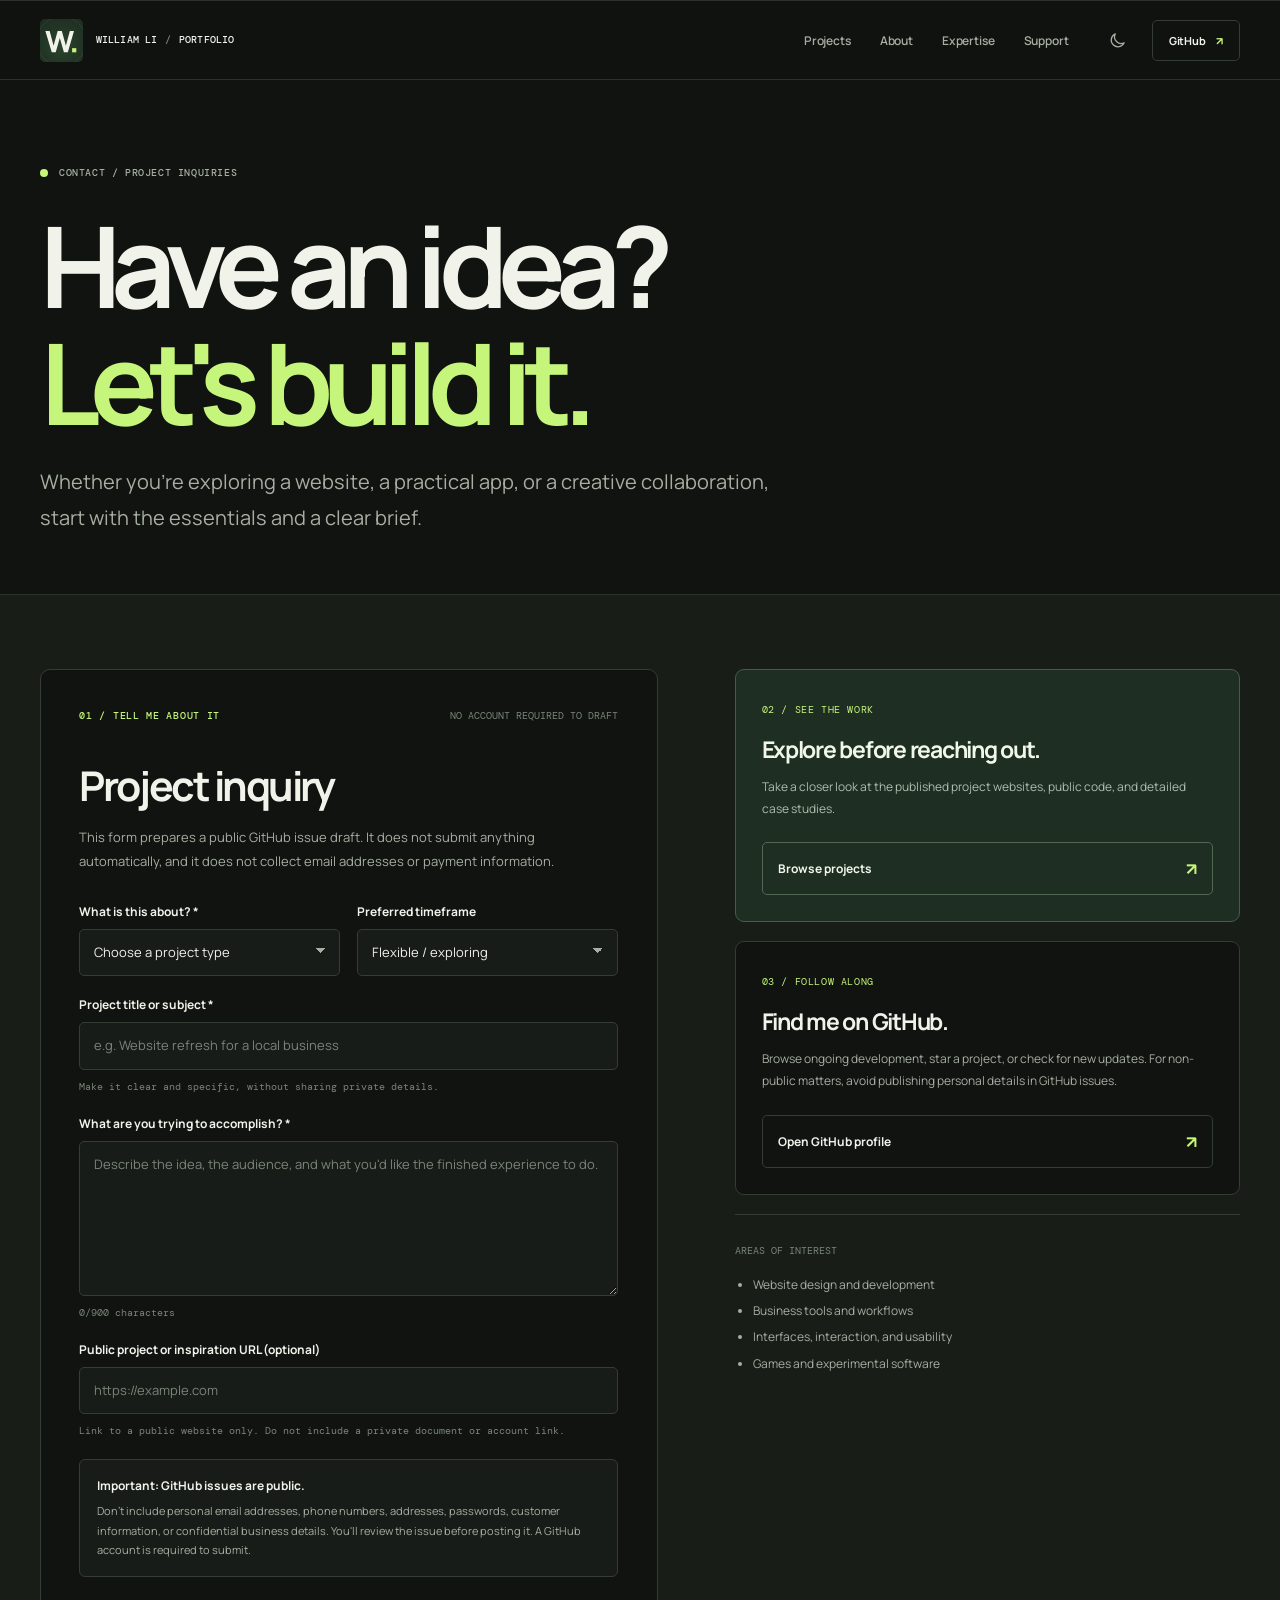
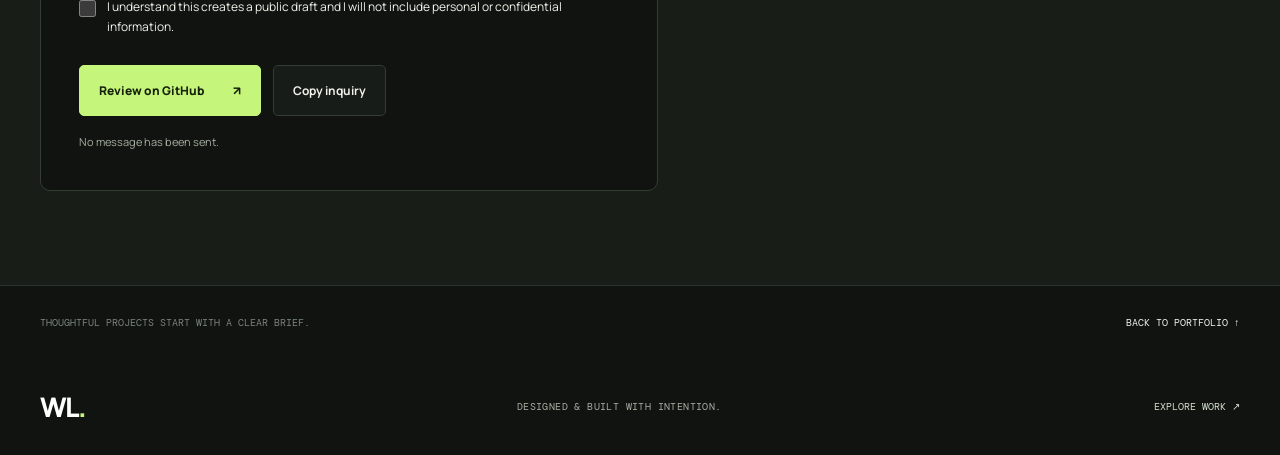
==== contact.html @ 1de8f8de "Build polished contact page with privacy-aware inquiry form" ====
<!doctype html>
<html lang="en">
<head>
  <meta charset="utf-8">
  <meta name="viewport" content="width=device-width,initial-scale=1">
  <meta name="color-scheme" content="dark light">
  <meta name="theme-color" content="#101310">
  <meta name="description" content="Contact William Li about websites, digital products, creative collaboration, and project feedback.">
  <meta property="og:title" content="Contact — William Li">
  <meta property="og:description" content="Discuss a website, application, or creative project with William Li.">
  <title>Contact & Project Inquiries | William Li</title>
  <link rel="icon" type="image/svg+xml" href="./brand-mark-v4.svg">
  <link rel="stylesheet" href="./styles.css">
  <link rel="stylesheet" href="./polish.css">
  <link rel="stylesheet" href="./contact.css">
  <script src="./script.js" defer></script>
  <script src="./contact.js" defer></script>
</head>
<body>
  <a class="skip-link" href="#main">Skip to content</a>
  <header class="site-header">
    <nav class="nav wrap" aria-label="Main navigation">
      <a class="brand" href="./index.html" aria-label="William Li, home">
        <span class="brand-mark" aria-hidden="true"><img src="./brand-mark-v4.svg" alt="" width="43" height="43"></span>
        <span class="brand-name">WILLIAM LI<span class="brand-divider">/</span>PORTFOLIO</span>
      </a>
      <div class="nav-links" id="nav-links">
        <a href="./index.html#work">Projects</a><a href="./index.html#about">About</a><a href="./index.html#expertise">Expertise</a><a href="./index.html#support">Support</a>
      </div>
      <div class="nav-actions">
        <button type="button" class="theme-toggle" id="theme-toggle" aria-label="Switch to light mode" title="Toggle appearance">
          <svg class="moon-icon" viewBox="0 0 24 24" aria-hidden="true"><path d="M20.2 15.7A8.9 8.9 0 0 1 8.3 3.8 9 9 0 1 0 20.2 15.7Z"/></svg>
          <svg class="sun-icon" viewBox="0 0 24 24" aria-hidden="true"><circle cx="12" cy="12" r="4"/><path d="M12 2v2m0 16v2M4.93 4.93l1.42 1.42m11.3 11.3 1.42 1.42M2 12h2m16 0h2M4.93 19.07l1.42-1.42m11.3-11.3 1.42-1.42"/></svg>
        </button>
        <a class="nav-cta" href="https://github.com/Willn0tBill" target="_blank" rel="noopener noreferrer">GitHub <span aria-hidden="true">↗</span></a>
        <button class="menu-toggle" type="button" id="menu-toggle" aria-label="Open menu" aria-controls="nav-links" aria-expanded="false"><span></span><span></span></button>
      </div>
    </nav>
  </header>
  <main id="main" class="contact-page-main">
    <section class="contact-hero wrap" aria-labelledby="contact-heading">
      <div class="contact-kicker"><i aria-hidden="true"></i> CONTACT / PROJECT INQUIRIES</div>
      <h1 id="contact-heading">Have an idea?<br><em>Let's build it.</em></h1>
      <p>Whether you're exploring a website, a practical app, or a creative collaboration, start with the essentials and a clear brief.</p>
    </section>
    <section class="inquiry-section" id="inquiry" aria-label="Project inquiry form">
      <div class="wrap inquiry-grid">
        <div class="inquiry-card">
          <div class="inquiry-top"><span>01 / TELL ME ABOUT IT</span><span>NO ACCOUNT REQUIRED TO DRAFT</span></div>
          <h2>Project inquiry</h2>
          <p>This form prepares a public GitHub issue draft. It does not submit anything automatically, and it does not collect email addresses or payment information.</p>
          <form id="inquiry-form">
            <div class="form-row">
              <div class="form-field">
                <label for="kind">What is this about? *</label>
                <select id="kind" name="kind" required>
                  <option value="">Choose a project type</option>
                  <option>Website or redesign</option>
                  <option>Application or business tool</option>
                  <option>Game or interactive experience</option>
                  <option>UI / UX collaboration</option>
                  <option>General feedback or other</option>
                </select>
              </div>
              <div class="form-field">
                <label for="timeline">Preferred timeframe</label>
                <select id="timeline" name="timeline">
                  <option>Flexible / exploring</option>
                  <option>Within the next month</option>
                  <option>Within one to three months</option>
                  <option>Later this year</option>
                </select>
              </div>
            </div>
            <div class="form-field">
              <label for="subject">Project title or subject *</label>
              <input id="subject" type="text" name="subject" minlength="5" maxlength="80" placeholder="e.g. Website refresh for a local business" autocomplete="off" required>
              <small>Make it clear and specific, without sharing private details.</small>
            </div>
            <div class="form-field">
              <label for="overview">What are you trying to accomplish? *</label>
              <textarea id="overview" name="overview" minlength="20" maxlength="900" placeholder="Describe the idea, the audience, and what you'd like the finished experience to do." required></textarea>
              <small><span id="overview-count">0</span>/900 characters</small>
            </div>
            <div class="form-field">
              <label for="reference">Public project or inspiration URL (optional)</label>
              <input id="reference" name="reference" type="url" inputmode="url" maxlength="220" placeholder="https://example.com">
              <small>Link to a public website only. Do not include a private document or account link.</small>
            </div>
            <div class="public-warning">
              <strong>Important: GitHub issues are public.</strong>
              <p>Don't include personal email addresses, phone numbers, addresses, passwords, customer information, or confidential business details. You'll review the issue before posting it. A GitHub account is required to submit.</p>
            </div>
            <label class="confirm-line"><input id="public-confirm" type="checkbox" required><span>I understand this creates a public draft and I will not include personal or confidential information.</span></label>
            <div class="inquiry-actions">
              <button type="submit" class="inquiry-submit">Review on GitHub <span aria-hidden="true">↗</span></button>
              <button type="button" class="inquiry-copy" id="copy-inquiry">Copy inquiry</button>
            </div>
            <div class="inquiry-feedback" id="inquiry-feedback" role="status" aria-live="polite">No message has been sent.</div>
          </form>
        </div>
        <aside class="contact-side" aria-label="Other ways to connect">
          <div class="contact-info-card is-accent">
            <span>02 / SEE THE WORK</span>
            <h3>Explore before reaching out.</h3>
            <p>Take a closer look at the published project websites, public code, and detailed case studies.</p>
            <a href="./index.html#work">Browse projects <span aria-hidden="true">↗</span></a>
          </div>
          <div class="contact-info-card">
            <span>03 / FOLLOW ALONG</span>
            <h3>Find me on GitHub.</h3>
            <p>Browse ongoing development, star a project, or check for new updates. For non-public matters, avoid publishing personal details in GitHub issues.</p>
            <a href="https://github.com/Willn0tBill" target="_blank" rel="noopener noreferrer">Open GitHub profile <span aria-hidden="true">↗</span></a>
          </div>
          <div class="contact-scope">
            <span>AREAS OF INTEREST</span>
            <ul><li>Website design and development</li><li>Business tools and workflows</li><li>Interfaces, interaction, and usability</li><li>Games and experimental software</li></ul>
          </div>
        </aside>
      </div>
    </section>
    <div class="wrap contact-bottom-bar"><span>THOUGHTFUL PROJECTS START WITH A CLEAR BRIEF.</span><a href="./index.html">BACK TO PORTFOLIO ↑</a></div>
  </main>
  <footer class="site-footer"><div class="wrap footer-inner"><a href="./index.html" class="footer-brand">WL<span>.</span></a><span>DESIGNED & BUILT WITH INTENTION.</span><a href="./index.html#work">EXPLORE WORK ↗</a></div></footer>
</body>
</html>
---- styles.css ----
@import url('https://fonts.googleapis.com/css2?family=DM+Mono:wght@400;500&family=DM+Sans:wght@400;500;600;700&family=Manrope:wght@400;500;600;700;800&display=swap');

:root {
  color-scheme: dark;
  --bg: #101310; --surface: #181c18; --surface-2: #202620;
  --text: #f1f3eb; --muted: #a6afa1; --quiet: #798578;
  --accent: #c5f57a; --accent-ink: #15210b;
  --border: #333d34; --border-soft: #2a322b;
  --section-alt: #181d18;
  --font: 'Manrope', 'DM Sans', system-ui, sans-serif;
  --mono: 'DM Mono', ui-monospace, SFMono-Regular, Consolas, monospace;
  --radius: 14px;
}
html[data-theme="light"] {
  color-scheme: light;
  --bg: #f4f5ee; --surface: #ffffff; --surface-2: #e8ebe2;
  --text: #172017; --muted: #576456; --quiet: #6f7b6d;
  --accent: #466c24; --accent-ink: #ffffff;
  --border: #c9d0c3; --border-soft: #d9dfd4;
  --section-alt: #e8ece4;
}
* { box-sizing: border-box; }
html { scroll-behavior: smooth; scroll-padding-top: 90px; }
body { margin: 0; background: var(--bg); color: var(--text); font-family: var(--font); -webkit-font-smoothing: antialiased; overflow-x: hidden; }
body, button, a { -webkit-tap-highlight-color: transparent; }
button { font: inherit; cursor: pointer; }
a { color: inherit; text-decoration: none; }
a, button { outline-offset: 5px; }
a:focus-visible, button:focus-visible { outline: 2px solid var(--accent); }
::selection { background: var(--accent); color: var(--accent-ink); }
.wrap { width: min(100% - 80px, 1280px); margin-inline: auto; }
.skip-link { position: fixed; top: -100px; left: 16px; z-index: 1000; padding: 12px 18px; background: var(--accent); color: var(--accent-ink); }
.skip-link:focus { top: 12px; }
.ambient-glow { position: absolute; top: 10px; left: -250px; width: 850px; height: 750px; pointer-events: none; background: radial-gradient(ellipse,rgba(117,161,92,.075),transparent 66%); z-index: 0; }
.site-header { position: sticky; top: 0; z-index: 100; background: color-mix(in srgb,var(--bg) 90%,transparent); backdrop-filter: blur(18px); -webkit-backdrop-filter: blur(18px); border-bottom: 1px solid var(--border-soft); }
.nav { min-height: 83px; display: flex; align-items: center; justify-content: space-between; gap: 30px; }
.brand { display: inline-flex; align-items: center; gap: 13px; white-space: nowrap; }
.brand-mark { width: 43px; height: 43px; flex: 0 0 43px; display: block; }
.brand-mark img { display: block; width: 100%; height: 100%; }
.brand-name { font: 500 11px/1 var(--mono); letter-spacing: .055em; }
.brand-divider { margin: 0 8px; color: var(--quiet); }
.nav-links { display: flex; gap: clamp(16px,3.1vw,45px); align-items: center; margin-left: auto; }
.nav-links a { color: var(--muted); font-size: 12px; font-weight: 600; transition: color .2s; }
.nav-links a:hover { color: var(--text); }
.nav-actions { display: flex; gap: 15px; align-items: center; }
.nav-cta { font: 500 11px var(--mono); border: 1px solid var(--border); border-radius: 7px; padding: 12px 16px; white-space: nowrap; transition: border-color .2s, background .2s; }
.nav-cta:hover { background: var(--surface-2); border-color: var(--accent); }
.nav-cta span { margin-left: 9px; color: var(--accent); }
.theme-toggle { display: grid; place-items: center; width: 38px; height: 38px; border: 0; color: var(--muted); background: none; border-radius: 50%; }
.theme-toggle:hover { color: var(--text); background: var(--surface-2); }
.theme-toggle svg { width: 18px; height: 18px; fill: none; stroke: currentColor; stroke-linecap: round; stroke-linejoin: round; stroke-width: 1.7; }
.theme-toggle .sun-icon { display: none; }
html[data-theme="light"] .theme-toggle .sun-icon { display: block; }
html[data-theme="light"] .theme-toggle .moon-icon { display: none; }
.menu-toggle { display: none; width: 40px; height: 40px; border: 1px solid var(--border); border-radius: 6px; background: transparent; align-items: center; justify-content: center; flex-direction: column; gap: 5px; }
.menu-toggle span { width: 17px; height: 1px; background: var(--text); transition: transform .2s; }
.menu-toggle[aria-expanded="true"] span:first-child { transform: translateY(3px) rotate(45deg); }
.menu-toggle[aria-expanded="true"] span:last-child { transform: translateY(-3px) rotate(-45deg); }

/* Hero */
.hero { min-height: min(790px, calc(100svh - 83px)); display: grid; grid-template-columns: minmax(0,1fr) minmax(0,1.03fr); align-items: stretch; padding-block: 44px 64px; gap: 45px; position: relative; }
.hero-copy { display: flex; flex-direction: column; align-items: flex-start; justify-content: center; padding-block: 45px 10px; position: relative; z-index: 2; }
.eyebrow, .section-kicker { font: 500 11px var(--mono); letter-spacing: .11em; display: flex; align-items: center; gap: 12px; color: var(--muted); }
.eyebrow-line { display: inline-block; height: 1px; width: 28px; background: var(--accent); }
.eyebrow-separator { color: var(--quiet); }
.hero h1 { margin: 34px 0 24px; max-width: 780px; font-size: clamp(66px,6.4vw,108px); line-height: 1.04; letter-spacing: -.08em; font-weight: 700; }
.text-outline { display: inline-block; color: transparent; -webkit-text-stroke: 1.4px var(--text); }
.hero-stop, .period { color: var(--accent); }
.hero-lede { color: var(--muted); line-height: 1.9; font-size: clamp(14px,1.15vw,16px); max-width: 460px; margin: 0; }
.hero-buttons { margin-top: 35px; display: flex; align-items: center; flex-wrap: wrap; gap: 25px; }
.button { display: inline-flex; align-items: center; justify-content: space-between; gap: 34px; font-size: 12px; font-weight: 700; transition: transform .2s,background .2s; }
.button:hover { transform: translateY(-3px); }
.button-primary { background: var(--accent); color: var(--accent-ink); padding: 19px 21px; border-radius: 5px; min-width: 187px; }
.button-arrow { font-size: 19px; line-height: .7; }
.button-text { padding: 12px 0; border-bottom: 1px solid var(--quiet); }
.button-text span { color: var(--accent); }
.hero-bottom { display: flex; align-items: center; gap: 16px; align-self: stretch; margin-top: clamp(60px,9vh,130px); }
.mini-monogram { width: 37px; height: 37px; display: grid; place-items: center; background: var(--surface-2); color: var(--accent); border-radius: 50%; font: 500 11px var(--mono); }
.hero-bottom p { font: 500 10px/1.65 var(--mono); color: var(--quiet); letter-spacing: .04em; margin: 0; }
.scroll-cue { margin-left: auto; color: var(--quiet); font: 500 10px var(--mono); white-space: nowrap; }
.scroll-arrow { color: var(--accent); margin-left: 8px; font-size: 16px; }

.hero-stage { position: relative; min-height: 545px; border: 1px solid #3c473a; border-radius: 15px; overflow: hidden; isolation: isolate; background: radial-gradient(circle at 50% 42%,#3a4934 0%,#232d23 36%,#192119 72%); }
.stage-noise { position: absolute; inset: 0; opacity: .3; background-image: linear-gradient(rgba(190,228,143,.04) 1px, transparent 1px),linear-gradient(90deg,rgba(190,228,143,.04) 1px,transparent 1px); background-size: 34px 34px; mask-image: linear-gradient(to bottom,transparent,black 25%,black 78%,transparent); }
.stage-orbit { position: absolute; left: 50%; top: 47%; border: 1px solid rgba(210,255,172,.16); border-radius: 50%; transform: translate(-50%,-50%) rotate(-26deg); pointer-events: none; }
.orbit-a { width: 520px; height: 520px; }
.orbit-b { width: 760px; height: 760px; }
.stage-stamp { position: absolute; top: 33px; right: 29px; z-index: 3; color: #aebea2; font: 500 10px/1.7 var(--mono); letter-spacing: .08em; }
.stage-stamp span { color: #c5f57a; margin-left: 20px; font-size: 16px; }
.workspace-window { position: absolute; top: 22%; left: 12%; width: 79%; border: 1px solid rgba(214,255,184,.28); border-radius: 10px; overflow: hidden; background: #111912; box-shadow: 0 30px 80px #0a100b99, 0 0 0 10px #c8eb9c08; transform: perspective(1000px) rotateY(-7deg) rotateX(3deg); animation: float-window 9s ease-in-out infinite; }
.window-bar { height: 33px; padding: 0 13px; background: #263027; border-bottom: 1px solid #3a4836; display: flex; justify-content: space-between; align-items: center; font: 9px var(--mono); color: #849681; }
.window-dots { display: flex; gap: 5px; }
.window-dots i { width: 6px; height: 6px; border: 1px solid #83977d; border-radius: 100%; }
.window-menu { letter-spacing: 3px; font-size: 9px; }
.window-body { display: flex; min-height: 325px; }
.workspace-aside { display: flex; flex-direction: column; align-items: center; gap: 20px; width: 48px; flex: 0 0 48px; background: #1d291e; border-right: 1px solid #314131; padding: 16px 0; }
.workspace-aside b { font-size: 16px; line-height: 1; }
.workspace-aside b span, .workspace-head strong span { color: #c5f57a; }
.workspace-aside i { width: 14px; height: 14px; border: 1px solid #577055; border-radius: 4px; }
.workspace-aside i.active { background: #c5f57a; border-color: #c5f57a; }
.workspace-aside > span { color: #91a28a; margin-top: auto; font-size: 15px; }
.workspace-main { flex: 1; min-width: 0; padding: 20px 24px 0; }
.workspace-head, .chart-top, .workspace-row { display: flex; justify-content: space-between; align-items: center; gap: 12px; }
.workspace-head small, .workspace-stats small { display: block; font: 8px var(--mono); color: #8ea187; letter-spacing: .06em; }
.workspace-head strong { display: block; margin-top: 6px; color: #f4f8eb; font-size: clamp(13px,1.4vw,19px); letter-spacing: -.05em; }
.live-badge { padding: 6px 7px; border: 1px solid #4b5a49; border-radius: 4px; color: #bbd4a7; font: 8px var(--mono); white-space: nowrap; }
.live-badge i { width: 5px; height: 5px; display: inline-block; margin-right: 4px; border-radius: 50%; background: #b8eb7c; }
.workspace-stats { display: grid; grid-template-columns: 1.4fr 1fr; gap: 8px; margin: 20px 0 12px; }
.workspace-stats > div { border: 1px solid #354434; background: #1b281c; border-radius: 5px; padding: 12px; }
.workspace-stats b { display: block; font-size: 21px; color: #f2f8e8; margin-top: 5px; line-height: 1.2; }
.workspace-stats .small-mark { color: #829479; font: 10px var(--mono); }
.chart-shell { border: 1px solid #354434; background: #1a251a; border-radius: 5px; padding: 11px 12px 0; height: 120px; overflow: hidden; }
.chart-top { font: 10px var(--mono); color: #d2dfce; }
.chart-chip { color: #b4e889; font-size: 8px; }
.chart-graphic { display: block; width: 100%; height: 80px; margin-top: 7px; }
.chart-grid { stroke: #385039; stroke-width: .6; fill: none; }
.chart-line { fill: none; stroke: #c5f57a; stroke-width: 2.5; }
.chart-fill { fill: #c5f57a; opacity: .1; }
.workspace-row { color: #9aac95; font: 8px var(--mono); padding: 15px 0; }
.workspace-row > span:first-child i { width: 7px; height: 7px; display: inline-block; border: 1px solid #c5f57a; border-radius: 50%; margin-right: 5px; }
.workspace-row > span:last-child { color: #c5f57a; }
.floating-code { position: absolute; bottom: 11%; left: 3%; z-index: 3; padding: 17px 24px; color: #bdceb5; background: #1a231ded; border: 1px solid #526549; border-radius: 7px; box-shadow: 0 14px 45px #06100988; font: 11px/1.8 var(--mono); transform: rotate(-5deg); }
.floating-code em { color: #c5f57a; font-style: normal; }
.code-indent { padding-left: 16px; }
.stage-coordinates { position: absolute; right: 25px; bottom: 23px; color: #92a28c; font: 9px var(--mono); letter-spacing: .04em; }
.stage-coordinates span { color: #c5f57a; margin-inline: 6px; }
@keyframes float-window { 0%,100% { transform: perspective(1000px) rotateY(-7deg) rotateX(3deg) translateY(0) } 50% { transform: perspective(1000px) rotateY(-5deg) rotateX(4deg) translateY(-10px) } }

.ticker { overflow: hidden; background: var(--accent); color: var(--accent-ink); border-block: 1px solid var(--accent); }
.ticker-inner { display: flex; align-items: center; width: max-content; gap: 31px; padding: 16px 0; animation: marquee 36s linear infinite; }
.ticker span { font: 500 11px var(--mono); letter-spacing: .04em; }
.ticker i { font-style: normal; font-size: 16px; }
@keyframes marquee { to { transform: translateX(-50%); } }

/* Sections */
.section { padding-block: 145px; }
.section-top { display: flex; align-items: flex-end; justify-content: space-between; gap: 40px; margin-bottom: 50px; }
.section-kicker { font-size: 10px; }
.section-kicker span { color: var(--accent); font-weight: 600; }
.section-top h2, .about-right h2 { font-weight: 700; letter-spacing: -.07em; line-height: 1.1; font-size: clamp(52px,5.5vw,79px); margin: 21px 0 0; }
.section-top h2 em, .about-right h2 em, .contact-heading-row h2 em { color: var(--accent); font-style: normal; }
.section-top > p { margin: 0 0 5px; color: var(--muted); line-height: 1.8; font-size: 14px; max-width: 330px; }
.filter-row { display: flex; gap: 7px; margin-bottom: 26px; flex-wrap: wrap; }
.filter-button { padding: 10px 16px; border: 1px solid var(--border); color: var(--muted); background: transparent; border-radius: 4px; font-size: 11px; font-weight: 600; transition: background .2s,color .2s,border-color .2s; }
.filter-button:hover { border-color: var(--accent); color: var(--text); }
.filter-button.is-active { background: var(--accent); color: var(--accent-ink); border-color: var(--accent); }
.filter-button span { margin-left: 7px; font: 10px var(--mono); }
.project-grid { display: grid; grid-template-columns: repeat(2,minmax(0,1fr)); column-gap: 27px; row-gap: 76px; }
.project-card { min-width: 0; }
.project-card[hidden] { display: none!important; }
.project-visual { position: relative; display: grid; place-items: center; width: 100%; aspect-ratio: 1.32; border: 1px solid var(--border); border-radius: 9px; overflow: hidden; isolation: isolate; transition: border-color .25s; }
.project-visual:hover { border-color: var(--accent); }
.project-visual::after { content: ''; position: absolute; inset: 0; background: linear-gradient(to bottom,rgba(0,0,0,.12),transparent 24%,transparent 75%,rgba(0,0,0,.08)); pointer-events: none; z-index: 5; }
.visual-label { position: absolute; left: 25px; top: 22px; z-index: 6; color: #fff; background: #161b18b5; border: 1px solid #ffffff30; border-radius: 3px; padding: 9px 10px; font: 9px var(--mono); letter-spacing: .09em; }
.visual-arrow { display: grid; place-items: center; width: 39px; height: 39px; border-radius: 50%; position: absolute; top: 18px; right: 21px; z-index: 7; background: #f0f5e9; color: #172318; font-size: 19px; transition: transform .2s; }
.project-visual:hover .visual-arrow { transform: rotate(45deg); }
.project-meta { display: flex; justify-content: space-between; align-items: center; gap: 10px; margin-top: 23px; }
.project-tags { display: flex; flex-wrap: wrap; gap: 7px; }
.project-tags span { font: 9px var(--mono); color: var(--muted); background: var(--surface); border: 1px solid var(--border-soft); border-radius: 3px; padding: 6px 7px; }
.project-index { color: var(--quiet); font: 10px var(--mono); }
.project-title-row { display: flex; align-items: center; justify-content: space-between; gap: 20px; margin-top: 11px; }
.project-title-row h3 { font-size: clamp(24px,2.5vw,32px); line-height: 1.2; letter-spacing: -.055em; margin: 0; }
.project-title-row > span { font-size: 22px; color: var(--accent); }
.project-card p { margin: 11px 0 17px; max-width: 540px; font-size: 13px; line-height: 1.8; color: var(--muted); }
.project-link { color: var(--text); font: 600 11px var(--font); padding-bottom: 5px; border-bottom: 1px solid var(--quiet); display: inline-block; transition: border-color .2s; }
.project-link:hover { border-color: var(--accent); }
.project-link span { color: var(--accent); margin-left: 8px; }
.project-links { display: flex; gap: 19px; }
.project-card-wide { grid-column: 1 / -1; display: grid; grid-template-columns: 1.25fr 1fr; gap: 35px; align-items: center; border-top: 1px solid var(--border-soft); padding-top: 32px; }
.project-card-wide .project-visual { aspect-ratio: 1.68; }
.project-card-wide .project-meta { margin-top: 0; }
.work-footer { border-top: 1px solid var(--border); margin-top: 80px; padding-top: 28px; display: flex; justify-content: space-between; align-items: center; gap: 20px; }
.work-footer > span { color: var(--quiet); font: 10px var(--mono); letter-spacing: .06em; }
.work-footer a { font-size: 12px; font-weight: 700; }
.work-footer a span { color: var(--accent); padding-left: 8px; }

/* Project artwork: entirely CSS, no dependency on external screenshots */
.visual-profit { background: radial-gradient(circle at 70% 80%,#305b49,#0b2425 65%); }
.profit-screen { width: 79%; height: 64%; display: flex; position: relative; top: 10px; transform: perspective(850px) rotateY(-9deg) rotateX(5deg); border: 1px solid #6eb1a146; border-radius: 9px; background: #0a1b1c; box-shadow: 22px 26px 40px #051c1f9f; overflow: hidden; transition: transform .5s; }
.project-visual:hover .profit-screen { transform: perspective(850px) rotateY(-3deg) rotateX(2deg) scale(1.025); }
.profit-sidebar { width: 44px; flex-shrink: 0; background: #112828; border-right: 1px solid #2d4f4a; display: flex; align-items: center; flex-direction: column; gap: 20px; padding: 14px 0; }
.profit-sidebar strong { color: #d5ff8d; font-size: 15px; }
.profit-sidebar strong span { color: #4fb9a0; }
.profit-sidebar i { width: 12px; height: 12px; border-radius: 3px; border: 1px solid #547b6d; }
.profit-content { padding: 18px 23px; min-width: 0; flex: 1; }
.profit-micro { display: flex; justify-content: space-between; gap: 8px; color: #95aead; font: 8px var(--mono); }
.profit-micro span { color: #80daa8; }
.profit-content h3 { margin: 18px 0 6px; font-size: clamp(12px,1.9vw,24px); font-weight: 600; letter-spacing: -.04em; color: #fff; }
.profit-number { font-size: clamp(16px,2.5vw,31px); font-weight: 700; color: #d4f1d9; letter-spacing: -.045em; }
.profit-number small { color: #a8f4ae; font: 9px var(--mono); }
.profit-chart { display: flex; gap: 8px; align-items: flex-end; width: 100%; height: 36%; border-bottom: 1px solid #5e9f8650; margin-top: 17px; }
.profit-chart span { flex: 1; background: linear-gradient(to top,#2e7c67,#a5f17c); border-radius: 3px 3px 0 0; }
.profit-bottom { display: flex; gap: 18px; color: #8eb1ab; font: 7px var(--mono); margin-top: 13px; }
.visual-swift { background: radial-gradient(circle at 70% 25%,#e8f5eb,#94bfc0 75%); }
.swift-device { width: 76%; background: #f6fbf8; border: 1px solid #e2ece5; box-shadow: 20px 30px 50px #3b66655c; border-radius: 10px; position: relative; top: 16px; transform: rotate(-4deg); overflow: hidden; padding: 0 0 12px; transition: transform .5s; }
.project-visual:hover .swift-device { transform: rotate(-1deg) scale(1.025); }
.swift-top { display: flex; justify-content: space-between; align-items: center; gap: 10px; padding: 15px 18px; border-bottom: 1px solid #e3ebe4; font: 8px var(--mono); color: #758278; }
.swift-brand { font: 800 12px var(--font); letter-spacing: -.04em; color: #163f30; }
.swift-brand > span { margin-right: 5px; color: #56a96e; }
.swift-brand small { margin-left: 5px; font: 8px var(--mono); color: #759d82; }
.swift-welcome { display: flex; flex-direction: column; padding: 24px 24px 15px; color: #697b71; font-size: 9px; }
.swift-welcome strong { font-size: clamp(12px,1.6vw,19px); letter-spacing: -.04em; color: #152c24; margin-top: 6px; }
.swift-metrics { display: grid; grid-template-columns: 1fr 1fr; gap: 9px; margin: 0 24px; }
.swift-metrics > div { border: 1px solid #dfebe1; border-radius: 6px; padding: 14px; }
.swift-metrics small { font: 7px var(--mono); color: #829488; }
.swift-metrics b { display: block; font-size: clamp(15px,1.9vw,23px); color: #183e30; margin: 6px 0 0; }
.swift-metrics i { display: block; font: 7px var(--mono); color: #3d9b64; font-style: normal; }
.swift-bars { height: 55px; display: flex; align-items: end; gap: 8px; margin: 18px 24px 5px; border-bottom: 1px solid #d5e3d8; }
.swift-bars span { flex: 1; background: #8ebfa5; border-radius: 3px 3px 0 0; }
.swift-bars span:last-child { background: #377f57; }
.visual-troop { background: #9d8b68; }
.troop-cover { width: 80%; height: 72%; padding: 22px 26px 18px; display: flex; flex-direction: column; position: relative; top: 14px; color: #fffbea; background: #283d2b; box-shadow: 20px 25px 40px #1a2e2299; transform: rotate(3deg); transition: transform .5s; overflow: hidden; }
.project-visual:hover .troop-cover { transform: rotate(.5deg) scale(1.025); }
.troop-cover::after { content: ''; position: absolute; width: 280px; height: 280px; border-radius: 50%; border: 50px solid #e8be7560; top: 22%; right: -27%; }
.troop-cover-nav { display: flex; align-items: center; justify-content: space-between; position: relative; z-index: 1; }
.troop-cover-nav > span:first-child { font-size: 22px; font-weight: 800; }
.troop-plus { color: #d9a85e; }
.troop-cover-nav > span:last-child { font: 7px var(--mono); color: #d2dace; }
.troop-cover-line { height: 1px; background: #ecdfbe50; margin-top: 15px; }
.troop-cover-heading { position: relative; z-index: 1; margin: auto 0; font-size: clamp(23px,4.1vw,55px); line-height: 1.03; font-weight: 700; letter-spacing: -.07em; }
.troop-cover-heading em { font-family: Georgia,serif; font-weight: 400; }
.troop-cover-foot { position: relative; z-index: 1; display: flex; justify-content: space-between; color: #e3ddce; font: 7px var(--mono); }
.visual-nation { background: radial-gradient(circle at 50% 35%,#323c60,#151a2b 80%); }
.nation-ui { width: 79%; height: 68%; background: #101b2b; border: 1px solid #61718a; border-radius: 7px; overflow: hidden; transform: rotate(-3deg); box-shadow: 21px 23px 45px #060c2288; position: relative; top: 12px; transition: transform .5s; }
.project-visual:hover .nation-ui { transform: rotate(0deg) scale(1.02); }
.nation-title { display: flex; align-items: baseline; gap: 1px; color: #f7f3e7; padding: 15px 22px; border-bottom: 1px solid #253b52; font-size: 18px; font-weight: 800; letter-spacing: -.05em; }
.nation-title span { color: #b7e1da; }
.nation-title small { color: #778d9c; font: 8px var(--mono); margin-left: auto; letter-spacing: .02em; }
.nation-map { height: 63%; margin: 8px 25px; position: relative; background-image: linear-gradient(#3f567a24 1px, transparent 1px),linear-gradient(90deg,#3f567a24 1px,transparent 1px); background-size: 25px 25px; }
.nation-node { width: 16px; height: 16px; border-radius: 50%; border: 3px solid #d9f2d5; background: #407767; box-shadow: 0 0 0 8px #b1e3bb15; position: absolute; z-index: 2; }
.n1 { left: 10%; top: 35%; } .n2 { left: 38%; top: 15%; } .n3 { left: 55%; top: 54%; } .n4 { left: 80%; top: 25%; } .n5 { left: 30%; top: 82%; } .n6 { left: 88%; top: 85%; }
.n2,.n4 { background: #c29a5d; border-color: #f0dcae; box-shadow: 0 0 0 8px #e9c38618; }
.nation-line { height: 1px; position: absolute; background: #8aebbd; transform-origin: left; opacity: .8; }
.l1 { width: 42%; top: 40%; left: 12%; transform: rotate(-17deg); }
.l2 { width: 31%; top: 25%; left: 40%; transform: rotate(45deg); }
.l3 { width: 42%; top: 62%; left: 53%; transform: rotate(-25deg); }
.nation-radar { position: absolute; border: 1px dashed #acdbb178; border-radius: 50%; width: 160px; height: 160px; top: 15%; left: 32%; }
.nation-footer { display: flex; justify-content: space-between; padding: 5px 20px 0; color: #819f9f; font: 8px var(--mono); }
.visual-editorial { background: #b9b2a6; }
.editorial-mock { background: #eeeae0; color: #2a2823; width: 80%; padding: 23px 27px; transform: rotate(-2deg); position: relative; top: 10px; box-shadow: 18px 25px 40px #342f2766; transition: transform .4s; }
.project-visual:hover .editorial-mock { transform: rotate(0deg) scale(1.015); }
.editorial-name { display: flex; align-items: baseline; flex-wrap: wrap; gap: 6px; font-size: clamp(20px,2.8vw,37px); font-weight: 800; line-height: 1; letter-spacing: -.08em; }
.editorial-name em { color: #9d592e; font-family: Georgia,serif; font-weight: 400; }
.editorial-rule { height: 2px; background: #322f2b; margin: 13px 0; }
.editorial-columns { display: grid; grid-template-columns: 1fr .9fr; gap: 20px; min-height: 155px; }
.editorial-columns > div:first-child { display: flex; flex-direction: column; }
.editorial-columns small { font: 8px var(--mono); }
.editorial-columns b { margin-top: 13px; font-size: clamp(19px,2.9vw,37px); letter-spacing: -.06em; line-height: 1.08; }
.editorial-columns span { margin-top: auto; font: 8px var(--mono); line-height: 1.5; max-width: 230px; }
.editorial-image { position: relative; background: #dba96e; overflow: hidden; }
.editorial-sun { width: 70px; height: 70px; border-radius: 50%; background: #ffe3a0; position: absolute; top: 15px; right: 25%; }
.editorial-hill { width: 140%; height: 75%; position: absolute; border-radius: 50% 50% 0 0; bottom: -32%; }
.editorial-hill.one { background: #73855f; left: -45%; transform: rotate(-15deg); }
.editorial-hill.two { background: #3c5548; left: 28%; transform: rotate(15deg); }

/* About */
.about-section { background: var(--section-alt); border-top: 1px solid var(--border-soft); border-bottom: 1px solid var(--border-soft); }
.about-layout { display: grid; grid-template-columns: .95fr 1.05fr; gap: clamp(60px,9vw,150px); align-items: center; }
.about-graphic { position: relative; display: grid; place-items: center; margin-top: 34px; aspect-ratio: 1.05; background: radial-gradient(circle at 50% 55%,#3b5138,#1e2c20 68%); overflow: hidden; }
.about-graphic:before,.about-graphic:after { content: ''; position: absolute; width: 120%; height: 120%; border: 1px solid #9dc78b44; border-radius: 50%; }
.about-graphic:after { width: 76%; height: 76%; border-color: #b9edab4d; }
.about-graphic-inner { font-size: clamp(100px,18vw,240px); letter-spacing: -.11em; line-height: 1; color: #f2f5e8; font-weight: 800; position: relative; z-index: 2; transform: translateX(-10px); }
.about-graphic-inner span { color: #c5f57a; }
.graphic-corner { position: absolute; color: #c5f57a; font: 18px var(--mono); }
.tl { top: 14px; left: 18px; }.tr { top: 14px; right: 18px; }.bl { bottom: 14px; left: 18px; }.br { bottom: 14px; right: 18px; }
.about-caption { display: flex; justify-content: space-between; font: 9px var(--mono); color: var(--quiet); letter-spacing: .04em; margin-top: 14px; }
.about-caption span { color: var(--accent); font-size: 16px; }
.about-right h2 { margin-top: 0; }
.about-right p { color: var(--muted); font-size: 14px; line-height: 1.95; margin: 20px 0; }
.about-right .about-intro { font-size: clamp(17px,1.65vw,22px); line-height: 1.65; color: var(--text); margin-top: 30px; }
.about-signoff { margin-top: 38px; padding-top: 27px; border-top: 1px solid var(--border); display: flex; justify-content: space-between; align-items: center; gap: 20px; }
.about-signoff > span:first-child { font: 9px var(--mono); color: var(--quiet); }
.signature { font: italic 22px Georgia,serif; color: var(--text); }

/* Expertise */
.expertise-grid { display: grid; grid-template-columns: repeat(3,minmax(0,1fr)); gap: 16px; }
.expertise-item { min-height: 330px; border: 1px solid var(--border); border-radius: 6px; background: var(--surface); padding: 29px; display: flex; flex-direction: column; transition: transform .25s,border-color .25s; }
.expertise-item:hover { transform: translateY(-5px); border-color: var(--accent); }
.expertise-no { color: var(--quiet); font: 10px var(--mono); }
.expertise-symbol { margin-top: 29px; font-size: 34px; line-height: 1; color: var(--accent); }
.expertise-item h3 { font-size: 19px; letter-spacing: -.04em; margin: 20px 0 10px; }
.expertise-item p { font-size: 13px; line-height: 1.9; margin: 0; color: var(--muted); }
.expertise-tags { display: flex; flex-wrap: wrap; gap: 7px; margin-top: auto; padding-top: 24px; }
.expertise-tags span { border: 1px solid var(--border); border-radius: 3px; padding: 6px 8px; color: var(--quiet); font: 9px var(--mono); }

/* Contact */
.contact-section { background: #c5f57a; color: #172317; }
.contact-inner { padding-block: 90px 50px; }
.contact-section .section-kicker { color: #566c3a; }
.contact-section .section-kicker span { color: #172317; }
.contact-heading-row { display: flex; justify-content: space-between; gap: 30px; align-items: center; }
.contact-heading-row h2 { margin: 38px 0 24px; font-size: clamp(60px,8.3vw,127px); line-height: 1; letter-spacing: -.09em; }
.contact-heading-row h2 em { color: #638d3b; }
.contact-star { font-size: clamp(90px,13vw,180px); color: #6d9a45; transform: rotate(-15deg); font-weight: 400; }
.contact-inner > p { color: #49623b; font-size: 15px; line-height: 1.8; max-width: 450px; }
.contact-button { display: inline-flex; justify-content: space-between; gap: 90px; background: #172317; color: #f3f6ed; font-weight: 700; font-size: 13px; margin-top: 30px; padding: 21px 24px; border-radius: 5px; transition: transform .2s; }
.contact-button:hover { transform: translateY(-4px); }
.contact-button > span:last-child { font-size: 22px; line-height: .8; color: #c5f57a; }
.contact-bottom { border-top: 1px solid #34522d55; display: flex; justify-content: space-between; gap: 25px; margin-top: 112px; padding-top: 27px; color: #4a6637; font: 10px var(--mono); letter-spacing: .03em; }
.site-footer { background: #101310; color: #a6afa1; }
.footer-inner { display: flex; align-items: center; justify-content: space-between; min-height: 96px; gap: 20px; }
.footer-brand { font-size: 27px; color: #fff; font-weight: 800; letter-spacing: -.08em; }
.footer-brand span { color: #c5f57a; }
.footer-inner > span { font: 10px var(--mono); letter-spacing: .04em; }
.footer-inner > a:last-child { font: 10px var(--mono); color: #d6e0ce; }
html[data-theme="light"] .hero-stage { border-color: #7a9274; }
html[data-theme="light"] .text-outline { -webkit-text-stroke-color: var(--text); }

/* Motion progressive enhancement */
.js-motion .reveal { opacity: 0; transform: translateY(25px); transition: opacity .65s cubic-bezier(.2,.7,.2,1), transform .65s cubic-bezier(.2,.7,.2,1); }
.js-motion .reveal.is-visible { opacity: 1; transform: none; }
@media (max-width: 1080px) {
  .wrap { width: min(100% - 56px,1280px); }
  .hero { gap: 25px; }
  .hero h1 { font-size: clamp(58px,6.7vw,90px); }
  .hero-stage { min-height: 510px; }
  .window-body { min-height: 287px; }
  .workspace-main { padding: 17px 14px 0; }
  .profit-screen,.nation-ui { width: 86%; }
}
@media (max-width: 800px) {
  .wrap { width: min(100% - 40px,700px); }
  .nav { min-height: 72px; }
  .nav-links { position: absolute; top: 72px; left: 0; right: 0; background: var(--bg); border-bottom: 1px solid var(--border); box-shadow: 0 15px 20px #0002; padding: 20px 24px 28px; display: none; flex-direction: column; gap: 0; align-items: stretch; }
  .nav-links.is-open { display: flex; }
  .nav-links a { padding: 15px 6px; font-size: 14px; border-bottom: 1px solid var(--border-soft); }
  .menu-toggle { display: flex; }
  .hero { min-height: 0; display: flex; flex-direction: column; padding: 85px 0 50px; gap: 60px; }
  .hero-copy { padding: 0; }
  .hero h1 { font-size: clamp(60px,10vw,90px); max-width: 720px; margin-top: 25px; }
  .hero-lede { max-width: 600px; }
  .hero-bottom { margin-top: 50px; }
  .hero-stage { width: 100%; min-height: 570px; }
  .workspace-window { top: 21%; }
  .section { padding-block: 94px; }
  .section-top h2, .about-right h2 { font-size: clamp(52px,8vw,74px); }
  .project-grid { gap: 52px 20px; }
  .visual-label { left: 12px; top: 13px; }
  .visual-arrow { right: 12px; top: 12px; width: 32px; height: 32px; font-size: 16px; }
  .project-visual { aspect-ratio: 1.07; }
  .profit-screen,.swift-device,.nation-ui,.troop-cover { width: 88%; }
  .profit-content { padding: 15px; }
  .profit-sidebar { width: 34px; flex-basis: 34px; }
  .profit-bottom { gap: 7px; }
  .swift-metrics,.swift-bars { margin-inline: 12px; }
  .swift-welcome { padding-inline: 12px; }
  .swift-top { padding-inline: 12px; }
  .troop-cover { padding: 19px; }
  .troop-cover-heading { font-size: clamp(25px,4vw,37px); }
  .nation-title { font-size: 12px; padding: 15px; }
  .nation-title small { font-size: 6px; }
  .about-layout { grid-template-columns: 1fr; gap: 65px; }
  .about-graphic { max-width: 570px; }
  .expertise-grid { grid-template-columns: 1fr; }
  .expertise-item { min-height: 260px; }
  .expertise-symbol { margin-top: 18px; }
}
@media (max-width: 560px) {
  .wrap { width: min(100% - 34px,470px); }
  .nav { gap: 8px; }
  .brand-name { display: none; }
  .nav-actions { gap: 6px; }
  .nav-cta { padding: 10px; font-size: 10px; }
  .nav-cta span { margin-left: 2px; }
  .hero { padding-top: 60px; gap: 44px; }
  .hero h1 { font-size: clamp(56px,13.5vw,80px); }
  .hero-lede { font-size: 14px; }
  .hero-buttons { gap: 17px; }
  .button-primary { min-width: auto; padding: 17px 15px; }
  .button { font-size: 11px; gap: 14px; }
  .hero-bottom { margin-top: 52px; }
  .scroll-cue { display: none; }
  .hero-stage { min-height: 395px; }
  .workspace-window { left: 9%; width: 86%; top: 23%; }
  .window-body { min-height: 227px; }
  .workspace-aside { width: 33px; flex-basis: 33px; gap: 13px; }
  .workspace-aside i { width: 9px; height: 9px; }
  .workspace-main { padding: 13px 10px 0; }
  .workspace-head strong { font-size: 13px; }
  .live-badge { font-size: 6px; padding: 4px; }
  .workspace-stats { margin: 10px 0 8px; }
  .workspace-stats > div { padding: 8px; }
  .workspace-stats b { font-size: 17px; }
  .chart-shell { height: 82px; padding: 8px; }
  .chart-graphic { height: 45px; }
  .floating-code { padding: 10px 14px; bottom: 9%; font-size: 8px; }
  .stage-stamp { top: 18px; right: 14px; font-size: 8px; }
  .stage-coordinates { font-size: 7px; right: 10px; bottom: 12px; }
  .ticker-inner { padding: 13px 0; gap: 22px; }
  .ticker span { font-size: 9px; }
  .section { padding-block: 75px; }
  .section-top { flex-direction: column; align-items: flex-start; gap: 15px; margin-bottom: 35px; }
  .section-top h2, .about-right h2 { font-size: clamp(45px,11vw,61px); }
  .section-top > p { font-size: 13px; }
  .filter-button { font-size: 10px; padding: 8px 12px; }
  .project-grid { grid-template-columns: 1fr; row-gap: 47px; }
  .project-visual { aspect-ratio: 1.28; }
  .profit-screen { width: 80%; }
  .profit-content { padding: 18px; }
  .profit-content h3 { font-size: 18px; }
  .profit-number { font-size: 23px; }
  .swift-device { width: 77%; }
  .swift-welcome strong { font-size: 18px; }
  .swift-metrics b { font-size: 18px; }
  .troop-cover-heading { font-size: 45px; }
  .nation-title { font-size: 16px; }
  .project-card-wide { grid-column: auto; display: block; padding-top: 0; border-top: 0; }
  .project-card-wide .project-visual { aspect-ratio: 1.25; }
  .editorial-mock { width: 90%; padding: 15px; }
  .editorial-name { font-size: 22px; }
  .editorial-columns { min-height: 125px; gap: 10px; }
  .editorial-columns b { font-size: 22px; }
  .editorial-columns span { font-size: 6px; }
  .project-card-wide .project-meta { margin-top: 23px; }
  .work-footer { margin-top: 56px; flex-direction: column; align-items: flex-start; }
  .about-layout { gap: 48px; }
  .about-intro { font-size: 17px!important; }
  .about-right p { font-size: 13px; }
  .about-signoff { align-items: flex-start; }
  .contact-inner { padding-block: 70px 35px; }
  .contact-heading-row h2 { font-size: clamp(51px,12.5vw,76px); }
  .contact-star { display: none; }
  .contact-inner > p { font-size: 14px; }
  .contact-button { gap: 35px; }
  .contact-bottom { margin-top: 75px; flex-direction: column; gap: 9px; }
  .footer-inner { gap: 15px; }
  .footer-inner > span { display: none; }
}
@media (prefers-reduced-motion: reduce) {
  html { scroll-behavior: auto; }
  *,*::before,*::after { animation-duration: .01ms!important; animation-iteration-count: 1!important; transition-duration: .01ms!important; }
  .js-motion .reveal { opacity: 1; transform: none; }
}


/* Expanded portfolio — compact, curated case-study archive */
.more-work { margin-top: 100px; padding-top: 46px; border-top: 1px solid var(--border); }
.more-work-head { display: flex; align-items: end; justify-content: space-between; gap: 30px; margin-bottom: 28px; }
.more-work-kicker { color: var(--accent); font: 500 10px var(--mono); letter-spacing: .09em; }
.more-work-kicker span { color: var(--quiet); }
.more-work-head h3 { margin: 18px 0 0; font-size: clamp(31px,4vw,53px); line-height: 1.12; font-weight: 700; letter-spacing: -.065em; }
.more-work-head h3 em { color: var(--accent); font-style: normal; }
.more-work-head p { margin: 0 0 4px; max-width: 320px; color: var(--muted); font-size: 12px; line-height: 1.85; }
.more-work-grid { display: grid; grid-template-columns: repeat(2,minmax(0,1fr)); gap: 15px; }
.more-card { display: flex; flex-direction: column; min-height: 297px; border: 1px solid var(--border); border-radius: 9px; padding: 27px; background: var(--surface); transition: border-color .2s, transform .2s; }
.more-card:hover { border-color: var(--accent); transform: translateY(-3px); }
.more-card[hidden] { display: none !important; }
.more-card-top { display: flex; justify-content: space-between; align-items: flex-start; gap: 15px; margin-bottom: 17px; }
.more-card-symbol { position: relative; display: grid; place-items: center; width: 80px; height: 58px; border-radius: 6px; overflow: hidden; isolation: isolate; color: #f4f6ed; font-weight: 800; font-size: 23px; letter-spacing: -.085em; }
.more-card-symbol > span { position: relative; z-index: 2; }
.more-card-symbol i { position: absolute; width: 75px; height: 75px; border: 1px solid #ffffff43; border-radius: 50%; top: -30px; right: -32px; }
.more-symbol-wtvi { background: #253934; }
.more-symbol-swift { background: #255440; }
.more-symbol-nrn { background: #333b48; }
.more-symbol-nre { background: #473d30; }
.more-symbol-fruit { background: #43553a; }
.symbol-highlight { color: #c5f57a; }
.more-symbol-nrn .symbol-highlight { color: #e7c374; }
.more-symbol-nre .symbol-highlight { color: #ebbf72; }
.more-card-number { color: var(--quiet); font: 10px var(--mono); }
.more-card-category { color: var(--quiet); font: 9px var(--mono); letter-spacing: .06em; }
.more-card h4 { margin: 9px 0 8px; font-size: clamp(20px,2.4vw,28px); letter-spacing: -.05em; line-height: 1.2; }
.more-card p { margin: 0; color: var(--muted); font-size: 12px; line-height: 1.8; max-width: 470px; }
.more-card-links { display: flex; flex-wrap: wrap; gap: 21px; margin-top: auto; padding-top: 24px; }
.more-card-links a { font-size: 11px; font-weight: 700; padding-bottom: 4px; border-bottom: 1px solid var(--quiet); transition: border-color .2s; }
.more-card-links a:hover { border-color: var(--accent); }
.more-card-links a span { color: var(--accent); margin-left: 4px; }
@media (max-width: 800px) {
  .more-work { margin-top: 75px; }
  .more-work-head { align-items: flex-start; flex-direction: column; gap: 14px; }
}
@media (max-width: 560px) {
  .more-work { margin-top: 64px; padding-top: 35px; }
  .more-work-grid { grid-template-columns: 1fr; }
  .more-card { min-height: 260px; padding: 22px; }
}
---- polish.css ----
/* William Li portfolio — editorial refinement. Kept separate from base styles for easy maintenance. */
:root { --content-line: color-mix(in srgb,var(--border) 72%,transparent); }
body { font-feature-settings: "kern"; }
.site-header { border-top: 1px solid var(--border-soft); }
.nav { min-height: 78px; }
.nav-links { gap: clamp(18px,2.25vw,35px); }
.nav-links a { font-size: 12px; letter-spacing: -.01em; }
.nav-links a:hover, .nav-links a:focus-visible { color: var(--accent); }
.brand-name { font-size: 10px; letter-spacing: .01em; }
.nav-cta { font-family: var(--font); font-weight: 700; letter-spacing: -.02em; border-radius: 5px; }

/* More intentional hierarchy: less empty chrome, stronger product focus */
.hero {
  min-height: 680px;
  grid-template-columns: minmax(0,1.04fr) minmax(0,.96fr);
  padding-block: 64px 76px;
  gap: clamp(28px,4.4vw,70px);
  align-items: center;
}
.hero-copy { padding: 16px 0; }
.hero h1 { max-width: 730px; font-size: clamp(61px,6.2vw,94px); letter-spacing: -.075em; line-height: 1.08; margin: 28px 0 24px; }
.hero-lede { max-width: 490px; line-height: 1.9; font-size: 15px; }
.hero-bottom { margin-top: 85px; }
.hero-buttons { margin-top: 33px; }
.button-primary { border-radius: 5px; box-shadow: inset 0 0 0 1px #00000015; }
.button-text { border-color: var(--border); }
.eyebrow { font-size: 10px; }
.hero-stage.studio-panel {
  display: flex;
  flex-direction: column;
  justify-content: stretch;
  min-height: 560px;
  padding: clamp(21px,2.4vw,34px);
  color: #f0f4e9;
  border: 1px solid #435244;
  border-radius: 9px;
  background:
    radial-gradient(circle at 105% -8%,rgba(190,241,137,.10),transparent 52%),
    linear-gradient(150deg,#202d23,#152019 73%);
  overflow: hidden;
  box-shadow: 0 20px 55px #050b061c;
}
.studio-panel:before { position:absolute; content:""; right:-120px; bottom:-175px; width:410px; height:410px; border:1px solid #9dc28d22; border-radius:50%; pointer-events:none; }
.studio-head { position: relative; z-index: 2; display:flex; justify-content:space-between; gap:15px; font:500 9px/1.5 var(--mono); letter-spacing:.025em; color:#aebda8; }
.studio-head > span:first-child { color:#d7e8cb; }
.studio-dot { display:inline-block; background:#c5f57a; width:6px; height:6px; border-radius:50%; margin-right:7px; vertical-align:1px; }
.studio-intro { position: relative; z-index: 2; padding: clamp(35px,6vw,69px) 0 33px; max-width:440px; }
.studio-overline { color:#c5f57a; font:500 10px var(--mono); letter-spacing:.06em; }
.studio-intro h2 { font-size:clamp(34px,3.35vw,51px); font-weight:700; letter-spacing:-.065em; line-height:1.13; margin:17px 0 14px; }
.studio-intro h2 em { font-style:normal; color:#c5f57a; }
.studio-intro p { color:#abb9a7; font-size:12px; line-height:1.95; max-width:330px; margin:0; }
.studio-items { position:relative; z-index:2; border-top:1px solid #445746; }
.studio-item { display:grid; grid-template-columns:35px 1fr 30px; align-items:center; gap:13px; padding:17px 4px; border-bottom:1px solid #445746; transition:background .2s,padding .2s; }
.studio-item:hover, .studio-item:focus-visible { background:#ffffff09; padding-left:11px; }
.studio-item-num { color:#9aae94; font:10px var(--mono); }
.studio-item-name { font-size:15px; line-height:1.4; font-weight:700; letter-spacing:-.035em; }
.studio-item-name small { display:block; color:#9eb19a; font-size:10px; font-weight:400; letter-spacing:0; margin-top:1px; }
.studio-item-arrow { color:#c5f57a; font-size:20px; text-align:right; }
.studio-foot { position:relative; z-index:2; display:flex; justify-content:space-between; gap:10px; margin-top:auto; padding-top:25px; font:9px var(--mono); color:#a7b99d; }
.studio-foot a { color:#d6f7b6; }
.studio-foot a:hover { text-decoration:underline; text-underline-offset:4px; }

/* Replaces decorative auto-scrolling marquee with an accessible static index */
.focus-strip { background:var(--surface); border-block:1px solid var(--border-soft); }
.focus-strip-inner { min-height:66px; display:flex; justify-content:space-between; align-items:center; flex-wrap:wrap; gap:14px 20px; }
.focus-strip-inner span { font:500 10px var(--mono); letter-spacing:.06em; color:var(--muted); }
.focus-strip-inner i { width:4px; height:4px; border-radius:50%; background:var(--accent); }
.section { padding-block:108px; }
.section-top { margin-bottom:39px; }
.section-top h2 { font-size:clamp(49px,5.1vw,72px); }
.section-top > p { max-width:375px; font-size:13px; }
.filter-row { margin-bottom:25px; gap:8px; }
.filter-button { border-radius:6px; padding:10px 15px; }
.project-grid { row-gap:63px; }
.project-visual { aspect-ratio:1.43; border-radius:8px; }
.project-title-row h3 { font-size:clamp(23px,2.45vw,31px); }
.project-card p { font-size:13px; line-height:1.9; }
.project-links { display:flex; align-items:center; flex-wrap:wrap; gap:12px; padding-top:1px; }
.project-link { display:inline-flex; align-items:center; justify-content:center; min-height:36px; font-size:11px; padding:9px 13px; background:var(--surface); border:1px solid var(--border); border-radius:5px; }
.project-link:hover,.project-link:focus-visible { background:var(--surface-2); border-color:var(--accent); }
.project-link span { margin-left:9px; font-size:14px; }
.more-work { margin-top:90px; }
.more-work-head h3 { font-size:clamp(31px,3.7vw,48px); }
.more-card { min-height:285px; border-radius:8px; }
.more-card-links a { display:inline-flex; align-items:center; justify-content:center; background:var(--surface-2); border:1px solid var(--border); padding:9px 12px; min-height:36px; border-radius:5px; font-size:11px; }
.more-card-links a:hover { border-color:var(--accent); }
.more-card-links { gap:10px; }
.about-right h2 { font-size:clamp(47px,5.2vw,70px); }
.about-right p { font-size:14px; }
.expertise-item { border-radius:8px; min-height:310px; }
.work-footer { margin-top:67px; }

/* Support: no invented destination; unlocks when valid URL is configured */
.support-section {
  padding-block:110px;
  background:var(--section-alt);
  border-block:1px solid var(--border-soft);
}
.support-layout { display:grid; grid-template-columns:.94fr 1.06fr; gap:clamp(35px,7vw,105px); align-items:center; }
.support-copy h2 { font-size:clamp(54px,6.3vw,86px); letter-spacing:-.08em; line-height:1.08; margin:25px 0; font-weight:700; }
.support-copy h2 em { color:var(--accent); font-style:normal; }
.support-copy > p { max-width:440px; color:var(--muted); line-height:1.9; font-size:15px; margin:0; }
.support-explainer { display:flex; align-items:center; gap:11px; margin-top:32px; font:10px/1.6 var(--mono); color:var(--quiet); }
.support-explainer > span:first-child { color:var(--accent); font-size:22px; }
.support-card-panel { border:1px solid var(--border); border-radius:10px; background:var(--bg); padding:clamp(21px,3vw,35px); box-shadow:0 20px 48px #0000000a; }
.support-panel-top { display:flex; align-items:center; justify-content:space-between; border-bottom:1px solid var(--border); padding-bottom:22px; gap:18px; color:var(--quiet); font:500 10px var(--mono); letter-spacing:.07em; }
.support-panel-spark { color:var(--accent); font-size:21px; }
.support-action { display:grid; grid-template-columns:44px 1fr 19px; align-items:center; gap:15px; padding:22px 0; border-bottom:1px solid var(--border-soft); transition:padding-left .2s; }
.support-action:hover { padding-left:6px; }
.support-action-icon { display:grid; place-items:center; width:44px; height:44px; flex:0 0 44px; border:1px solid var(--border); border-radius:7px; background:var(--surface); color:var(--accent); font-size:21px; font-family:var(--font); }
.support-action strong,.support-donation-heading strong { display:block; font-size:14px; font-weight:700; letter-spacing:-.035em; }
.support-action small,.support-donation-heading small { display:block; font-size:11px; line-height:1.6; color:var(--muted); margin-top:4px; }
.support-action-arrow { color:var(--accent); font-size:18px; }
.support-donation { border:1px dashed var(--border); border-radius:8px; margin-top:24px; padding:18px; background:var(--surface); }
.support-donation-heading { display:flex; align-items:center; gap:15px; }
.donation-status { font-size:11px; line-height:1.7; color:var(--muted); margin:16px 0 0; }
.donation-link { display:inline-flex; justify-content:space-between; gap:25px; padding:14px 18px; margin-top:20px; border-radius:5px; background:var(--accent); color:var(--accent-ink); font-size:12px; font-weight:700; }
.donation-link:hover { filter:brightness(.94); }
.donation-link[hidden] { display:none!important; }
.support-footnote { margin:18px 0 0; font-size:10px; line-height:1.7; color:var(--quiet); }
.contact-inner { padding-block:100px 45px; }
.contact-heading-row h2 { font-size:clamp(58px,7.7vw,115px); }
.contact-star { font-size:clamp(75px,10vw,120px); }
.contact-bottom { margin-top:80px; }

/* Responsive spacing and readable controls */
@media(max-width:1000px) {
 .hero { grid-template-columns:1fr 1fr; gap:30px; min-height:630px; }
 .hero h1 { font-size:clamp(54px,6.9vw,72px); }
 .studio-panel.hero-stage { min-height:545px; }
 .studio-intro { padding-block:42px 30px; }
 .studio-intro h2 { font-size:35px; }
 .focus-strip-inner { justify-content:flex-start; }
 .support-layout { gap:35px; }
}
@media(max-width:800px) {
 .nav { min-height:72px; }
 .hero { min-height:0; grid-template-columns:1fr; padding:76px 0 65px; gap:44px; }
 .hero h1 { max-width:700px; font-size:clamp(63px,9.5vw,86px); }
 .hero-bottom { margin-top:56px; }
 .hero-stage.studio-panel { min-height:480px; padding:28px; }
 .studio-intro { padding:35px 0 25px; }
 .studio-intro h2 { font-size:clamp(36px,6vw,46px); }
 .focus-strip-inner { min-height:66px; }
 .section { padding-block:88px; }
 .support-section { padding-block:85px; }
 .support-layout { grid-template-columns:1fr; gap:35px; }
 .support-copy h2 { font-size:clamp(55px,8.5vw,78px); }
 .support-card-panel { max-width:650px; }
 .project-visual { aspect-ratio:1.15; }
 .contact-inner { padding-block:85px 40px; }
}
@media(max-width:560px) {
 .hero { padding:58px 0 53px; gap:38px; }
 .hero h1 { font-size:clamp(52px,12.5vw,69px); }
 .hero-lede { font-size:14px; }
 .hero-stage.studio-panel { padding:20px; min-height:490px; }
 .studio-head { font-size:8px; }
 .studio-intro { padding:42px 0 23px; }
 .studio-intro h2 { font-size:38px; }
 .studio-intro p { font-size:11px; }
 .studio-item { padding:14px 0; }
 .studio-item-name { font-size:13px; }
 .focus-strip-inner { padding-block:17px; min-height:0; gap:10px 16px; }
 .focus-strip-inner span { font-size:9px; }
 .focus-strip-inner i { width:3px; height:3px; }
 .section { padding-block:69px; }
 .section-top h2 { font-size:clamp(44px,11vw,61px); }
 .project-visual { aspect-ratio:1.3; }
 .project-links { gap:8px; }
 .project-link { padding:8px 12px; }
 .support-section { padding-block:69px; }
 .support-copy h2 { font-size:clamp(53px,12vw,72px); }
 .support-copy > p { font-size:13px; }
 .support-card-panel { padding:19px; }
 .support-action { grid-template-columns:42px 1fr 17px; gap:12px; }
 .support-action strong { font-size:12px; }
 .support-action small { font-size:10px; }
 .support-action-icon { width:41px; height:41px; }
 .support-donation { padding:15px; }
 .contact-heading-row h2 { font-size:clamp(49px,11.4vw,72px); }
}
@media(prefers-reduced-motion:reduce) { .studio-item,.support-action,.project-link,.more-card-links a { transition:none!important; } }
---- contact.css ----
/* Contact and inquiry workspace */
.contact-page-main { min-height: calc(100svh - 190px); }
.contact-hero { padding-block: 86px 58px; }
.contact-kicker { display:flex; gap:11px; align-items:center; color:var(--muted); font:500 10px var(--mono); letter-spacing:.06em; }
.contact-kicker > i { display:block; width:8px; height:8px; background:var(--accent); border-radius:50%; }
.contact-hero h1 { font-size:clamp(55px,8.8vw,118px); letter-spacing:-.085em; line-height:1.04; margin:28px 0 23px; font-weight:700; max-width:1050px; }
.contact-hero h1 em { color:var(--accent); font-style:normal; }
.contact-hero p { font-size:clamp(15px,1.6vw,20px); color:var(--muted); line-height:1.8; max-width:730px; margin:0; }
.inquiry-section { background:var(--section-alt); border-block:1px solid var(--border-soft); padding-block:74px 94px; }
.inquiry-grid { display:grid; grid-template-columns:minmax(0,1.1fr) minmax(280px,.9fr); gap:clamp(24px,6vw,85px); align-items:start; }
.inquiry-card { background:var(--bg); border:1px solid var(--border); padding:clamp(24px,3vw,42px); border-radius:10px; }
.inquiry-top { display:flex; align-items:center; justify-content:space-between; gap:12px; margin-bottom:35px; }
.inquiry-top > span:first-child { color:var(--accent); font:500 10px var(--mono); letter-spacing:.07em; }
.inquiry-top > span:last-child { color:var(--quiet); font:10px var(--mono); }
.inquiry-card h2 { font-size:clamp(29px,3.2vw,44px); letter-spacing:-.06em; margin:0 0 12px; }
.inquiry-card > p { font-size:13px; color:var(--muted); line-height:1.85; margin:0 0 30px; }
.form-row { display:grid; grid-template-columns:1fr 1fr; gap:17px; }
.form-field { margin-bottom:20px; min-width:0; }
.form-field label { display:block; font-size:12px; color:var(--text); font-weight:700; margin-bottom:9px; }
.form-field small { display:block; font:10px/1.7 var(--mono); color:var(--quiet); margin-top:8px; }
.form-field input,.form-field select,.form-field textarea { display:block; width:100%; border:1px solid var(--border); background:var(--surface); color:var(--text); font:13px/1.5 var(--font); padding:13px 14px; border-radius:5px; appearance:none; outline:none; transition:border-color .2s,box-shadow .2s; }
.form-field textarea { resize:vertical; min-height:155px; max-height:500px; }
.form-field input:focus,.form-field select:focus,.form-field textarea:focus { border-color:var(--accent); box-shadow:0 0 0 3px color-mix(in srgb,var(--accent) 15%,transparent); }
.form-field input::placeholder,.form-field textarea::placeholder { color:var(--quiet); }
.form-field select { background-image:linear-gradient(45deg,transparent 50%,var(--muted) 50%),linear-gradient(135deg,var(--muted) 50%,transparent 50%); background-position:calc(100% - 19px) calc(50% - 2px),calc(100% - 14px) calc(50% - 2px); background-size:5px 5px; background-repeat:no-repeat; padding-right:38px; }
.form-field select option { background:var(--surface); color:var(--text); }
.public-warning { margin-top:16px; padding:17px; border:1px solid var(--border); border-radius:6px; background:var(--surface); }
.public-warning strong { font-size:12px; display:block; }
.public-warning p { margin:7px 0 0; font-size:11px; line-height:1.75; color:var(--muted); }
.confirm-line { display:flex; gap:11px; align-items:flex-start; font-size:12px; line-height:1.7; color:var(--text); margin-top:20px; cursor:pointer; }
.confirm-line input { width:17px; height:17px; flex:0 0 17px; margin:3px 0 0; accent-color:var(--accent); }
.inquiry-actions { display:flex; flex-wrap:wrap; gap:12px; align-items:center; margin-top:27px; }
.inquiry-submit { display:inline-flex; gap:29px; justify-content:space-between; background:var(--accent); border:1px solid var(--accent); color:var(--accent-ink); border-radius:5px; padding:16px 19px; font-size:12px; font-weight:800; }
.inquiry-submit:hover { filter:brightness(.94); }
.inquiry-copy { display:inline-flex; padding:16px 19px; border:1px solid var(--border); border-radius:5px; color:var(--text); background:var(--surface); font-size:12px; font-weight:700; }
.inquiry-copy:hover { border-color:var(--accent); }
.inquiry-feedback { font-size:11px; min-height:1.5em; color:var(--muted); margin-top:17px; line-height:1.7; }
.inquiry-feedback a { text-decoration:underline; text-underline-offset:3px; }
.contact-side { display:grid; gap:19px; }
.contact-info-card { padding:26px; border:1px solid var(--border); border-radius:9px; background:var(--bg); }
.contact-info-card > span { color:var(--accent); font:10px var(--mono); letter-spacing:.06em; }
.contact-info-card h3 { margin:17px 0 12px; font-size:23px; letter-spacing:-.055em; line-height:1.25; }
.contact-info-card p { margin:0; font-size:12px; color:var(--muted); line-height:1.85; }
.contact-info-card a { display:inline-flex; justify-content:space-between; align-items:center; gap:30px; width:100%; padding:14px 15px; margin-top:22px; border:1px solid var(--border); border-radius:5px; font-size:12px; font-weight:700; }
.contact-info-card a:hover { border-color:var(--accent); }
.contact-info-card a span { color:var(--accent); font-size:17px; }
.contact-info-card.is-accent { background:#1e2e22; color:#f0f6e9; border-color:#445d47; }
.contact-info-card.is-accent p { color:#abbfaf; }
.contact-info-card.is-accent a { border-color:#516954; }
.contact-info-card.is-accent a:hover { border-color:#c5f57a; }
.contact-scope { padding-top:22px; border-top:1px solid var(--border); }
.contact-scope > span { color:var(--quiet); font:10px var(--mono); }
.contact-scope ul { padding-left:18px; margin:13px 0 0; color:var(--muted); font-size:12px; line-height:2.2; }
.contact-bottom-bar { display:flex; justify-content:space-between; gap:20px; padding-block:30px; font:10px var(--mono); color:var(--quiet); }
.contact-bottom-bar a { color:var(--text); }
@media(max-width:850px) {
 .inquiry-grid { grid-template-columns:1fr; }
 .contact-side { grid-template-columns:repeat(2,1fr); }
 .contact-scope { grid-column:1/-1; }
 .contact-hero { padding-block:65px 43px; }
}
@media(max-width:600px) {
 .contact-hero { padding-block:55px 37px; }
 .contact-hero h1 { font-size:clamp(51px,12.7vw,71px); }
 .contact-hero p { font-size:14px; }
 .inquiry-section { padding-block:48px 64px; }
 .form-row { grid-template-columns:1fr; gap:0; }
 .inquiry-card { padding:23px 19px; }
 .contact-side { grid-template-columns:1fr; }
 .contact-scope { grid-column:auto; }
 .inquiry-submit,.inquiry-copy { width:100%; justify-content:center; }
 .contact-bottom-bar { flex-direction:column; gap:10px; }
}
@media(prefers-reduced-motion:reduce) {
 .form-field input,.form-field select,.form-field textarea { transition:none; }
}
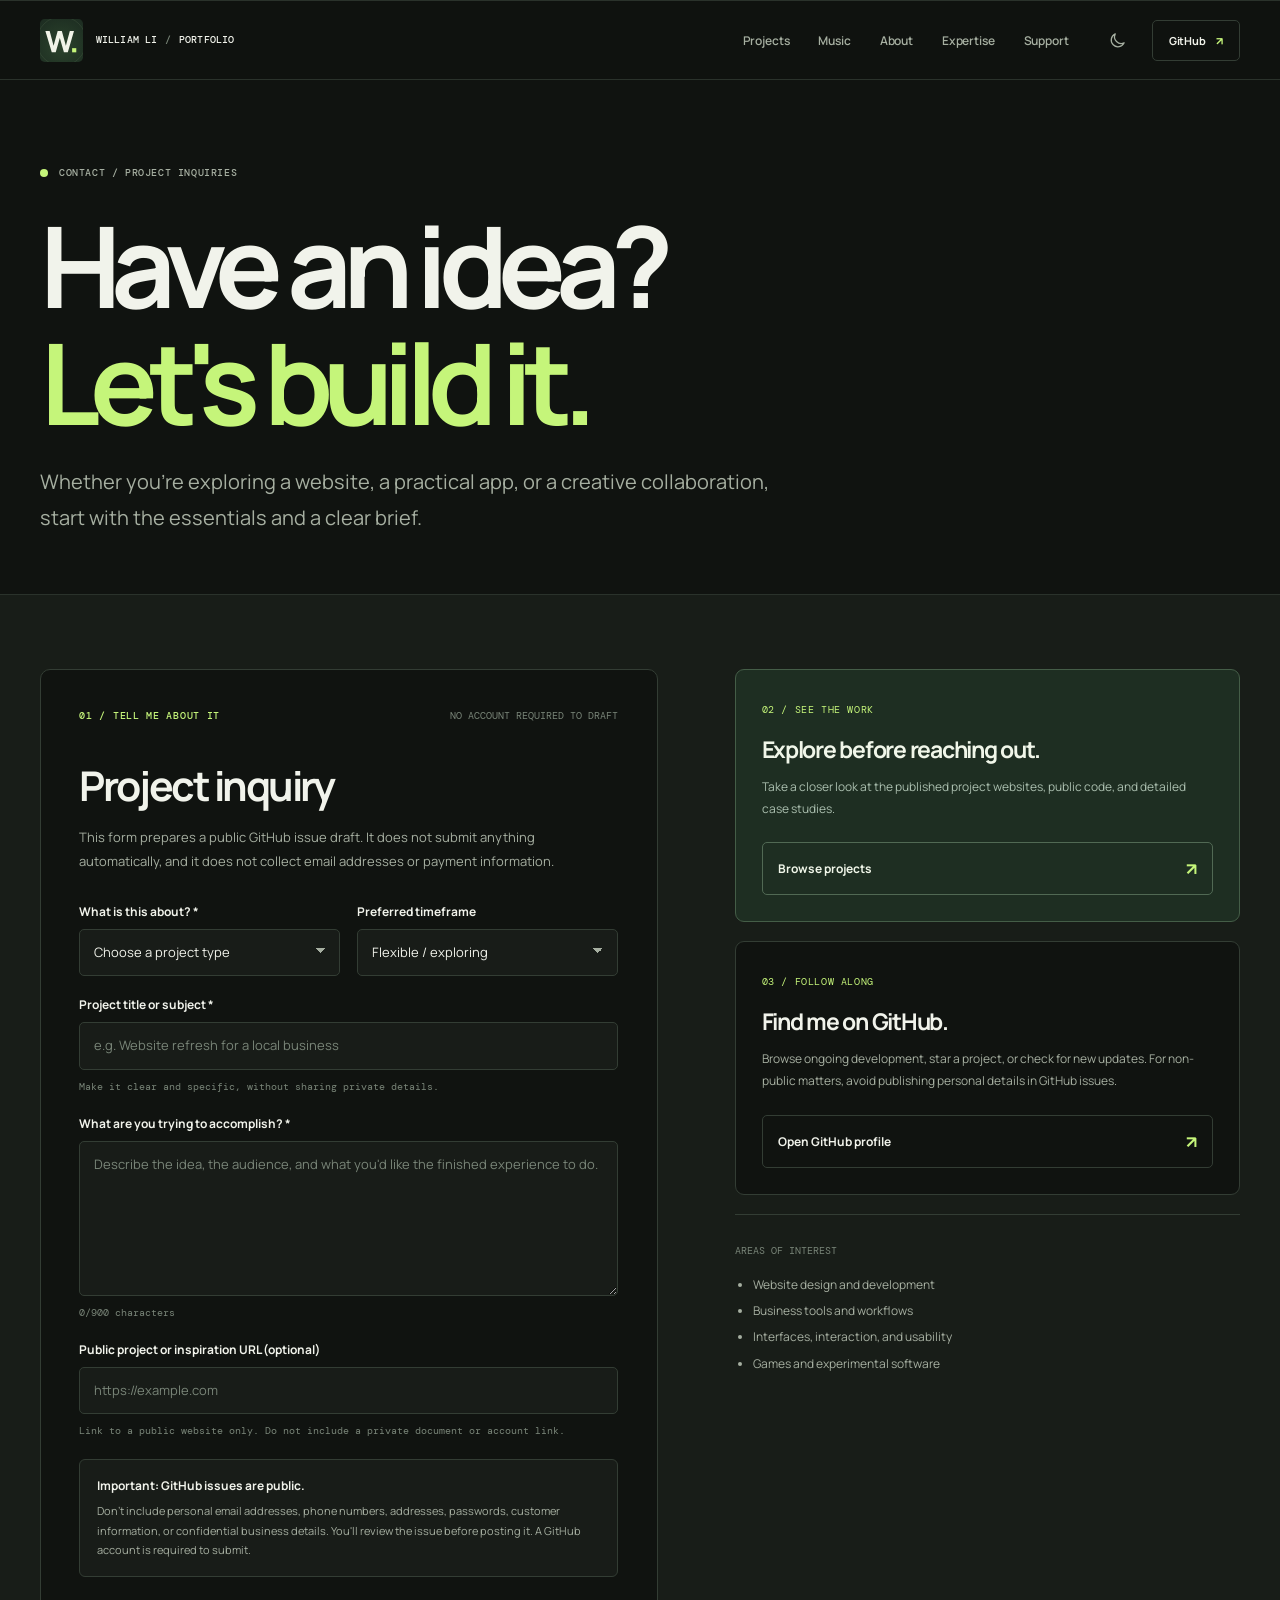
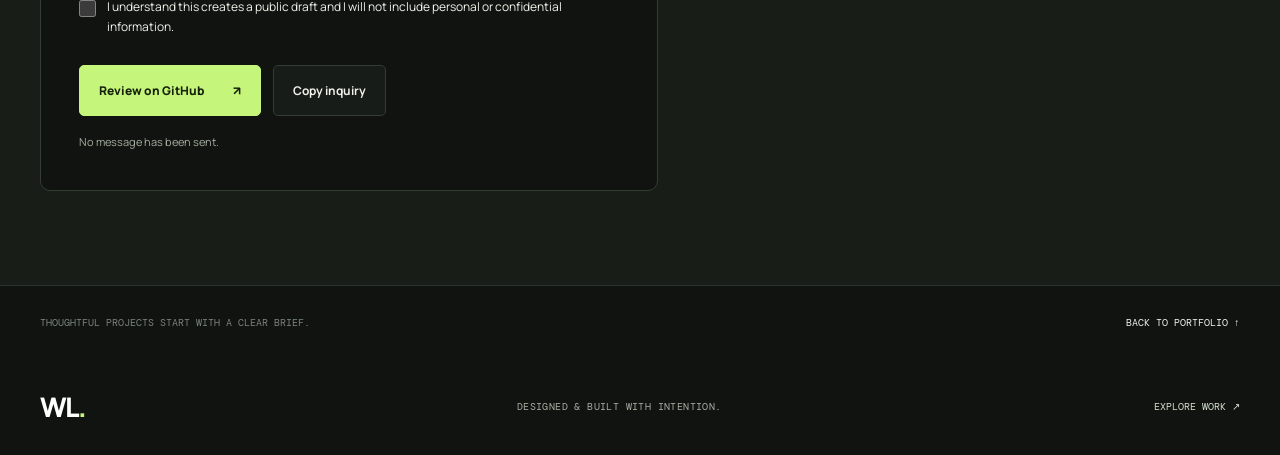
==== commit 5f7fc907: "Add music portfolio link to contact navigation" ====
--- a/contact.html
+++ b/contact.html
@@ -25,7 +25,7 @@
         <span class="brand-name">WILLIAM LI<span class="brand-divider">/</span>PORTFOLIO</span>
       </a>
       <div class="nav-links" id="nav-links">
-        <a href="./index.html#work">Projects</a><a href="./index.html#about">About</a><a href="./index.html#expertise">Expertise</a><a href="./index.html#support">Support</a>
+        <a href="./index.html#work">Projects</a><a href="./music.html">Music</a><a href="./index.html#about">About</a><a href="./index.html#expertise">Expertise</a><a href="./index.html#support">Support</a>
       </div>
       <div class="nav-actions">
         <button type="button" class="theme-toggle" id="theme-toggle" aria-label="Switch to light mode" title="Toggle appearance">
--- a/polish.css
+++ b/polish.css
@@ -181,3 +181,73 @@
  .contact-heading-row h2 { font-size:clamp(49px,11.4vw,72px); }
 }
 @media(prefers-reduced-motion:reduce) { .studio-item,.support-action,.project-link,.more-card-links a { transition:none!important; } }
+
+
+/* Genuine project screenshot presentation */
+.project-visual { position: relative; isolation: isolate; background: var(--surface); }
+.project-visual .real-project-shot {
+  position: absolute;
+  inset: 0;
+  width: 100%;
+  height: 100%;
+  max-width: none;
+  object-fit: cover;
+  object-position: center top;
+  display: block;
+  z-index: 1;
+  transition: transform .65s cubic-bezier(.16,.8,.25,1), filter .4s;
+}
+.project-visual:hover .real-project-shot { transform: scale(1.035); }
+.project-visual::after { z-index: 2; background: linear-gradient(to bottom,rgba(0,0,0,.47),transparent 28%,transparent 62%,rgba(0,0,0,.56)); }
+.project-visual .visual-label { z-index: 3; color: #fff; background: #111816b8; border-color: #ffffff44; }
+.project-visual .visual-arrow { z-index: 4; }
+.screenshot-provenance {
+  position: absolute;
+  bottom: 18px;
+  left: 23px;
+  z-index: 4;
+  color: #fff;
+  background: #0b120bc9;
+  border: 1px solid #ffffff42;
+  border-radius: 3px;
+  font: 500 9px var(--mono);
+  letter-spacing: .06em;
+  padding: 8px 10px;
+}
+.project-case-link { background: color-mix(in srgb,var(--accent) 12%,var(--surface)); border-color: color-mix(in srgb,var(--accent) 48%,var(--border)); }
+.project-case-link:hover { border-color: var(--accent); }
+.more-card { min-height: 380px; }
+.archive-thumb { display: block; width: 100%; aspect-ratio: 16/9; position: relative; overflow: hidden; margin: 0 0 19px; border: 1px solid var(--border-soft); border-radius: 6px; background: var(--surface-2); }
+.archive-thumb img { display: block; width: 100%; height: 100%; object-fit: cover; object-position: top center; transition: transform .5s ease; }
+.archive-thumb:hover img { transform: scale(1.045); }
+.archive-thumb span { position: absolute; bottom: 10px; left: 10px; background: #0d160de0; color: #f7f9f1; border: 1px solid #ffffff38; padding: 7px 9px; border-radius: 3px; font: 9px var(--mono); }
+.more-card-links { margin-top: auto; }
+.more-work[hidden] { display: none!important; }
+.work-controls { display: flex; align-items: flex-start; justify-content: space-between; gap: 18px; margin-bottom: 13px; }
+.work-controls .filter-row { margin-bottom: 0; }
+.project-search-label { position: relative; display: flex; align-items: center; width: min(290px,100%); flex: 0 0 min(290px,100%); }
+.project-search-label svg { position: absolute; left: 13px; top: 50%; transform: translateY(-50%); width: 15px; height: 15px; stroke: var(--muted); stroke-width: 1.7; fill: none; pointer-events: none; }
+.project-search-label input { width: 100%; min-height: 37px; border-radius: 6px; padding: 10px 12px 10px 39px; border: 1px solid var(--border); color: var(--text); background: var(--surface); font: 11px var(--font); }
+.project-search-label input::placeholder { color: var(--quiet); }
+.project-search-label input:focus { outline: 2px solid var(--accent); outline-offset: 2px; }
+.project-results { margin: 0 0 24px; font: 10px var(--mono); color: var(--quiet); }
+.no-results { padding: 29px; border: 1px dashed var(--border); border-radius: 7px; color: var(--muted); line-height: 1.7; font-size: 13px; }
+.no-results[hidden] { display: none!important; }
+@media(max-width:1050px) {
+  .work-controls { flex-direction: column; align-items: stretch; }
+  .project-search-label { width: 100%; flex: none; }
+}
+@media(max-width:560px) {
+ .screenshot-provenance { left: 11px; bottom: 10px; font-size: 8px; padding: 6px 8px; }
+ .more-card { min-height: 0; }
+ .archive-thumb { aspect-ratio: 16/9; }
+ .project-visual:hover .real-project-shot { transform: none; }
+}
+
+
+/* Mobile overflow repair: absolute decorative glow expanded the layout viewport. */
+@media (max-width:800px) {
+  .ambient-glow { display: none !important; }
+}
+/* Solid accent lettering remains legible at every resolution. */
+.hero .text-outline { color: var(--accent); -webkit-text-stroke: 0; }
